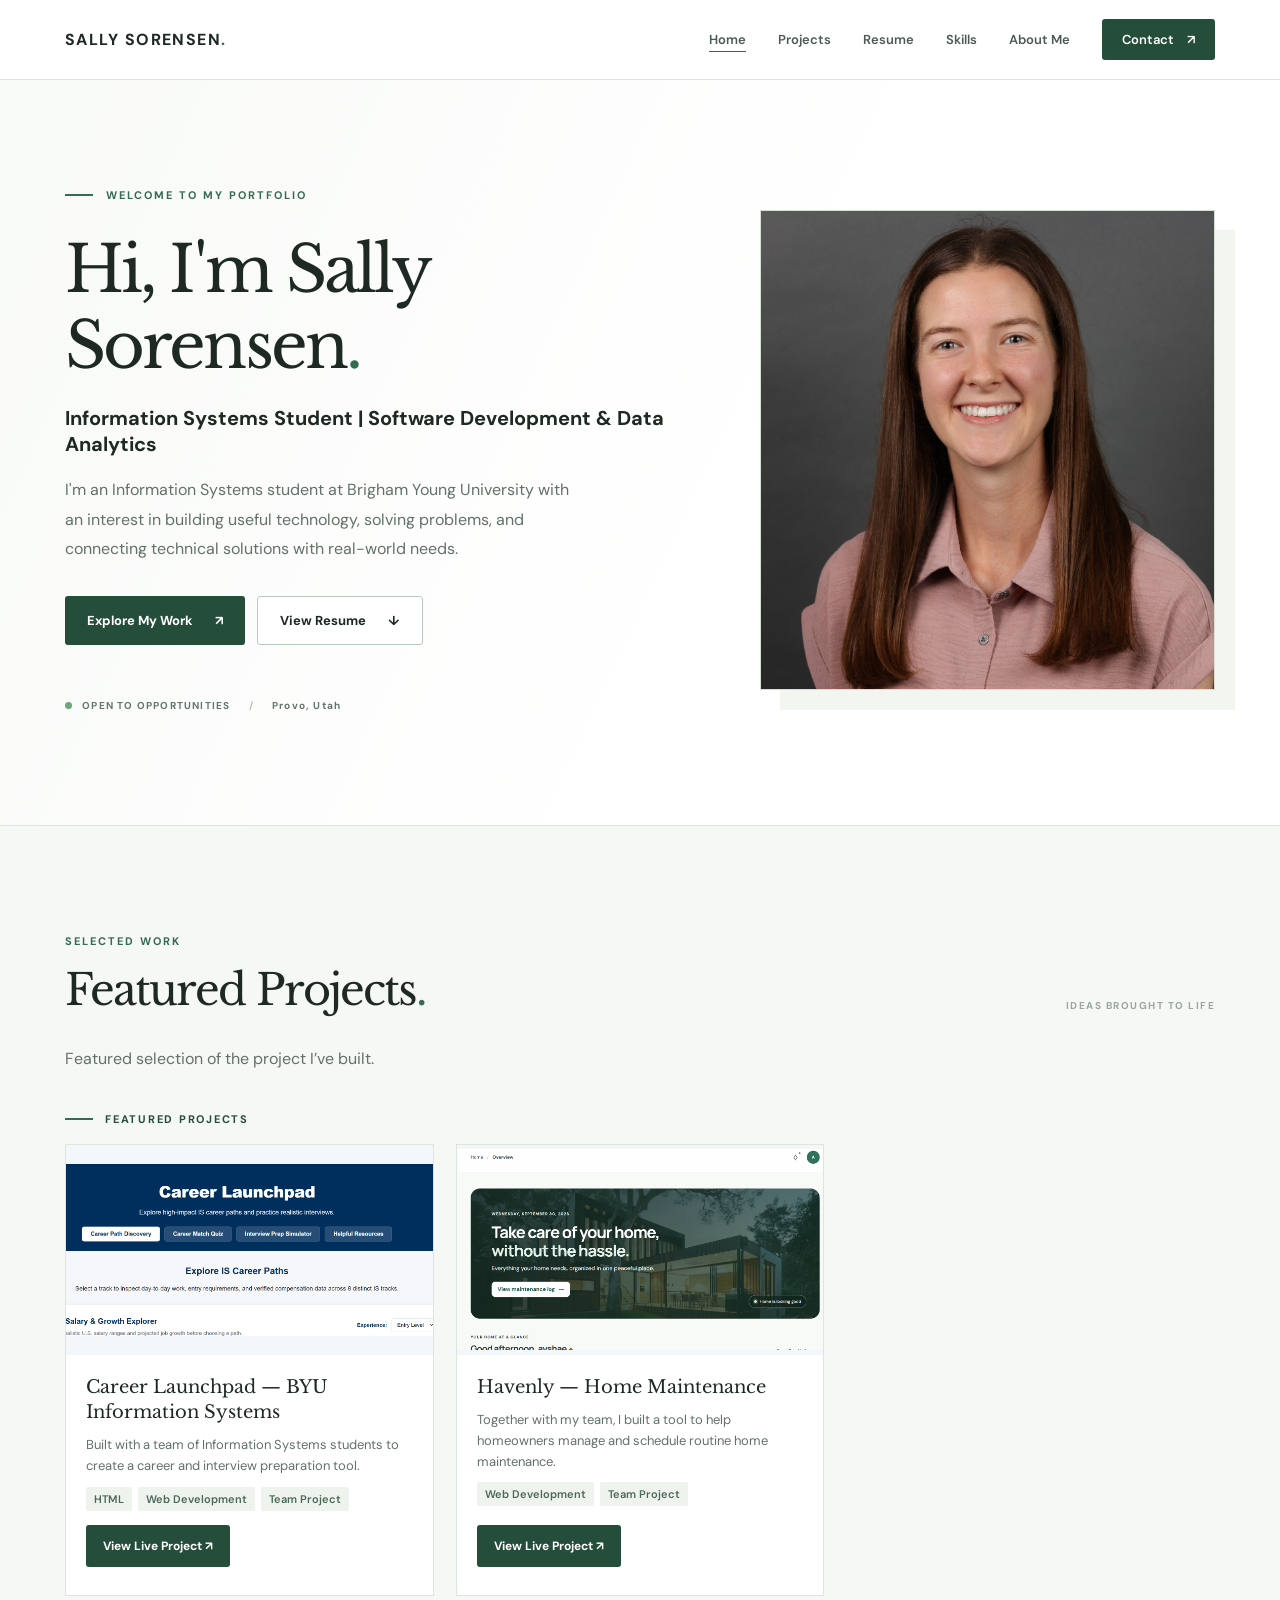
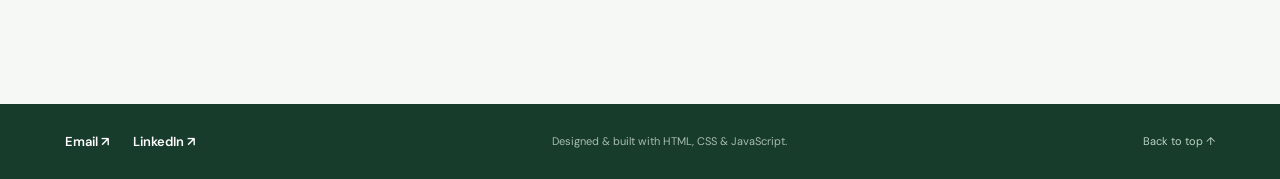
==== index.html @ e24bbb20 "files uploaded" ====
<!DOCTYPE html>
<html lang="en">
<head>
  <meta charset="UTF-8">
  <meta name="viewport" content="width=device-width, initial-scale=1">
  <meta name="description" content="Sally Sorensen — BYU Information Systems student. Explore my experience, skills, and software projects.">
  <title>Sally Sorensen | Portfolio</title>
  <link rel="stylesheet" href="styles.css">
  <script src="data.js" defer></script>
  <script src="app.js" defer></script>
</head>
<body data-page-title="Portfolio">
  <a class="skip-link" href="#main">Skip to content</a>
  <header class="site-header">
    <div class="container nav-wrap">
      <span class="brand" id="nav-name">YOUR NAME<span class="brand-dot">.</span></span>
      <button class="menu-toggle" id="menu-toggle" type="button" aria-expanded="false" aria-controls="site-nav" aria-label="Toggle navigation">
        <span></span><span></span><span></span>
      </button>
      <nav class="site-nav" id="site-nav" aria-label="Main navigation"><a href="index.html" aria-current="page">Home</a>
<a href="projects.html">Projects</a>
<a href="resume.html">Resume</a>
<a href="skills.html">Skills</a>
<a href="about.html">About Me</a>
<a href="contact.html" class="nav-contact">Contact <span aria-hidden="true">↗</span></a></nav>
    </div>
  </header>

  <main id="main">
    <section class="hero" id="home">
      <div class="container hero-grid">
        <div class="hero-copy">
          <p class="eyebrow"><span class="eyebrow-line"></span> WELCOME TO MY PORTFOLIO</p>
          <h1>Hi, I'm <span id="hero-name">Your Name</span><span class="hero-period">.</span></h1>
          <p class="hero-title" id="hero-title">Your Professional Headline</p>
          <p class="hero-description" id="hero-intro">A short introduction about your background, interests, and what you hope to build.</p>
          <div class="hero-actions">
            <a class="btn btn-primary" href="#projects">Explore My Work <span aria-hidden="true">↗</span></a>
            <a class="btn btn-outline" href="resume.html">View Resume <span aria-hidden="true">↓</span></a>
          </div>
          <div class="hero-footnote"><span class="status-dot"></span> OPEN TO OPPORTUNITIES <span class="footnote-divider">/</span> <span id="hero-location">Your Location</span></div>
        </div>
        <div class="hero-aside"><div class="hero-frame"><img class="hero-photo" src="assets/images/sally-sorensen.jpg" alt="Sally Sorensen" width="600" height="700"></div></div>
      </div>
    </section>

    

    

    

    

    

    
  <section class="section section-tint" id="projects">
      <div class="container">
        <div class="section-heading"><div><p class="section-kicker">SELECTED WORK</p><h2>Featured Projects<span class="accent">.</span></h2></div><p class="section-aside">IDEAS BROUGHT TO LIFE</p></div>
        <p class="section-intro">Featured selection of the project I’ve built.</p>
        <div class="project-label"><span class="label-dash"></span> FEATURED PROJECTS</div>
        <div class="projects-grid" id="featured-projects"></div>
        <div id="other-projects-section" hidden><div class="project-label other-project-label"><span class="label-dash"></span> MORE PROJECTS</div><div class="projects-grid" id="other-projects"></div></div>
      </div>
    </section>
</main>

  <footer class="site-footer"><div class="container footer-inner"><div class="footer-links"><a href="mailto:ssally5@byu.edu">Email ↗</a><a href="https://www.linkedin.com/in/ssally5" target="_blank" rel="noopener noreferrer">LinkedIn ↗</a></div><p>Designed & built with HTML, CSS & JavaScript.</p><a aria-current="page" href="index.html" class="back-to-top">Back to top ↑</a></div></footer>
</body>
</html>
---- styles.css ----
@import url('https://fonts.googleapis.com/css2?family=DM+Sans:wght@400;500;600;700&family=Libre+Baskerville:ital,wght@0,400;0,700;1,400&display=swap');
:root{--green:#356b50;--green-deep:#244d3a;--green-light:#eaf1eb;--ink:#1e2924;--muted:#637169;--line:#dce5de;--paper:#fff;--tint:#f6f8f5;--font:'DM Sans',Arial,sans-serif;--serif:'Libre Baskerville',Georgia,serif}
*{box-sizing:border-box}html{scroll-behavior:smooth;scroll-padding-top:92px}body{margin:0;font-family:var(--font);color:var(--ink);background:var(--paper);-webkit-font-smoothing:antialiased}a{color:inherit;text-decoration:none}button{font:inherit}img{max-width:100%}.container{width:min(1150px,calc(100% - 64px));margin-inline:auto}.skip-link{position:absolute;left:10px;top:-60px;background:white;padding:12px;z-index:20}.skip-link:focus{top:10px}.site-header{position:sticky;top:0;z-index:10;background:rgba(255,255,255,.97);border-bottom:1px solid var(--line);backdrop-filter:blur(12px)}.nav-wrap{min-height:79px;display:flex;align-items:center;justify-content:space-between;gap:24px}.brand,.footer-brand{font-size:16px;font-weight:700;letter-spacing:.09em}.brand-dot,.footer-brand span{color:var(--green)}.site-nav{display:flex;align-items:center;gap:32px}.site-nav a{font-size:13px;font-weight:600;color:#4c5a52;transition:color .2s}.site-nav a:hover{color:var(--green)}.site-nav .nav-contact{background:var(--green-deep);color:white;padding:12px 20px;border-radius:3px}.site-nav .nav-contact:hover{color:white;background:var(--green)}.nav-contact span{margin-left:10px}.menu-toggle{display:none}.hero{background:linear-gradient(115deg,#f8faf7 0%,#fff 60%);border-bottom:1px solid var(--line)}.hero-grid{min-height:625px;display:grid;grid-template-columns:1.15fr .85fr;align-items:center;gap:80px;padding-top:75px;padding-bottom:80px}.eyebrow,.section-kicker,.card-overline,.contact-kicker{font-size:11px;letter-spacing:.18em;font-weight:700;color:var(--green)}.eyebrow{display:flex;align-items:center;gap:13px;margin-bottom:30px}.eyebrow-line,.label-dash{display:inline-block;width:28px;height:2px;background:var(--green)}h1,h2,h3,h4,p{margin-top:0}.hero h1{font-family:var(--serif);font-weight:400;font-size:clamp(42px,5vw,69px);line-height:1.18;letter-spacing:-.045em;margin-bottom:22px}.hero-period,.accent{color:var(--green)}.hero-title{font-size:20px;font-weight:700;margin-bottom:18px}.hero-description{max-width:510px;color:var(--muted);font-size:16px;line-height:1.85;margin-bottom:32px}.hero-actions{display:flex;gap:12px;flex-wrap:wrap}.btn{display:inline-flex;justify-content:center;align-items:center;gap:22px;padding:15px 22px;font-size:13px;font-weight:700;border-radius:3px;transition:transform .2s,background .2s}.btn:hover{transform:translateY(-2px)}.btn-primary{background:var(--green-deep);color:white}.btn-primary:hover{background:var(--green)}.btn-outline{border:1px solid #b9c9bd;background:white}.hero-footnote{margin-top:54px;font-size:10px;letter-spacing:.12em;font-weight:700;color:#64756b}.status-dot{display:inline-block;width:7px;height:7px;background:#6ba67c;border-radius:50%;margin-right:7px}.footnote-divider{padding:0 15px;color:#b4c3b9}.hero-aside{position:relative}.hero-frame{height:400px;background:#e7eee7;border:1px solid #d4e0d6;display:flex;align-items:center;justify-content:center;position:relative;box-shadow:20px 20px 0 #f2f5f0}.hero-frame:before{content:"";position:absolute;inset:22px;border:1px solid #cad9ce}.hero-frame-number,.hero-frame-caption{position:absolute;font-size:10px;font-weight:700;letter-spacing:.17em;color:#718d78;left:42px}.hero-frame-number{top:42px}.hero-frame-caption{bottom:42px}.hero-monogram{font-family:var(--serif);font-size:120px;letter-spacing:-.1em;color:#95b39e;font-weight:400}.hero-side-label{position:absolute;right:-30px;bottom:80px;writing-mode:vertical-rl;font-size:10px;letter-spacing:.18em;color:#7d9382}.section{padding:108px 0}.section-tint{background:var(--tint)}.section-heading{display:flex;justify-content:space-between;align-items:end;gap:24px;margin-bottom:46px}.section-kicker{margin-bottom:15px}.section-heading h2{font-family:var(--serif);font-size:clamp(30px,3.4vw,43px);font-weight:400;letter-spacing:-.045em;margin-bottom:0}.section-aside{font-size:10px;letter-spacing:.15em;color:#9aa69e;font-weight:700;margin-bottom:5px}.section-intro{max-width:650px;color:var(--muted);line-height:1.8;margin-top:-18px;margin-bottom:38px}.about-grid{display:grid;grid-template-columns:370px 1fr;gap:90px;align-items:center}.portrait-placeholder{min-height:420px;background:#edf2ed;border:1px solid #dce7dd;display:flex;flex-direction:column;align-items:center;justify-content:center;gap:20px;color:#8ca293;font-size:10px;font-weight:700;letter-spacing:.2em}.portrait-circle{width:155px;height:155px;border-radius:50%;background:#dce8de;display:grid;place-items:center}.portrait-circle svg{width:90px;fill:none;stroke:#93ad9a;stroke-width:3;stroke-linecap:round}.about-copy h3{font-family:var(--serif);font-weight:400;font-size:29px;line-height:1.5;letter-spacing:-.035em;margin-bottom:24px}.about-copy p{color:var(--muted);font-size:15px;line-height:1.95}.text-link{display:inline-block;margin-top:12px;padding-bottom:7px;border-bottom:1px solid var(--green);font-size:13px;font-weight:700;color:var(--green-deep)}.text-link span{margin-left:18px}.skills-grid{display:grid;grid-template-columns:repeat(4,1fr);gap:18px}.skill-card{background:white;border:1px solid var(--line);padding:29px 24px;min-height:245px}.skill-number{font-family:var(--serif);color:#a4b9aa;font-size:24px;margin-bottom:30px}.skill-card h3{font-size:15px;margin-bottom:21px}.tag-row{display:flex;gap:8px;flex-wrap:wrap}.tag{background:#eef3ee;color:#4b6854;font-size:11px;padding:8px 10px;border-radius:2px;font-weight:600}.resume-grid{display:grid;grid-template-columns:1fr 1fr;gap:90px}.subsection-title{display:flex;align-items:center;gap:13px;padding-bottom:20px;border-bottom:1px solid var(--line);margin-bottom:28px}.subsection-title h3{font-size:18px;margin:0}.mini-icon{color:var(--green);font-size:23px}.timeline-entry{position:relative;padding:0 0 22px 24px;margin-left:4px;border-left:1px solid #d1ded4}.timeline-entry:before{content:"";position:absolute;left:-5px;top:4px;width:9px;height:9px;background:var(--green);border-radius:50%}.timeline-period{font-size:11px;font-weight:700;letter-spacing:.08em;color:var(--green);margin-bottom:10px}.timeline-entry h4{font-size:17px;margin-bottom:7px}.timeline-org{font-size:13px;color:#65756b;font-weight:600;margin-bottom:14px}.timeline-description{font-size:13px;color:var(--muted);line-height:1.8}.resume-banner{margin-top:52px;padding:28px 34px;background:var(--green-deep);color:white;display:flex;align-items:center;justify-content:space-between;gap:25px}.resume-banner h3{font-family:var(--serif);font-size:21px;font-weight:400;margin-bottom:8px}.resume-banner p{color:#c9ddd0;font-size:13px;margin:0}.btn-light{background:white;color:var(--green-deep);white-space:nowrap}.btn-light[aria-disabled=true]{opacity:.8;cursor:default}.project-label{display:flex;align-items:center;gap:12px;font-size:11px;font-weight:700;letter-spacing:.16em;color:var(--green-deep);margin-bottom:18px}.other-project-label{margin-top:50px}.projects-grid{display:grid;grid-template-columns:repeat(3,minmax(0,1fr));gap:22px}.project-card{background:white;border:1px solid var(--line);overflow:hidden}.project-visual{height:210px;position:relative;background:linear-gradient(135deg,#dce9dd,#eff4ec);display:flex;align-items:center;justify-content:center;flex-direction:column;gap:9px}.project-placeholder-symbol{font-family:var(--serif);font-size:70px;color:#9bb8a2;line-height:1}.project-placeholder-text{font-size:9px;font-weight:700;letter-spacing:.18em;color:#7e9c86}.project-index{position:absolute;right:17px;top:16px;font-size:11px;font-weight:700;color:#6b8c73}.project-image{width:100%;height:100%;object-fit:cover}.project-body{padding:27px}.project-body h3{font-family:var(--serif);font-size:20px;font-weight:400;margin-bottom:14px}.project-description{color:var(--muted);font-size:13px;line-height:1.8;min-height:72px}.project-body .tag-row{margin:20px 0 24px}.project-link{font-size:12px;font-weight:700;color:var(--green-deep)}.project-link-disabled{color:#87968b}.growth-grid{display:grid;grid-template-columns:1fr 1fr;gap:24px}.growth-card{border:1px solid var(--line);padding:34px;min-height:315px}.growth-icon{font-family:var(--serif);font-size:36px;color:var(--green);margin-bottom:30px}.card-overline{margin-bottom:13px}.growth-card h3{font-family:var(--serif);font-weight:400;font-size:24px;margin-bottom:17px}.growth-card>p:not(.card-overline){color:var(--muted);font-size:14px;line-height:1.8}.achievement-item{font-size:12px;color:var(--green-deep);font-weight:600;margin-top:14px}.contact-section{background:var(--green-deep);color:white;padding:100px 0}.contact-grid{display:grid;grid-template-columns:1fr 1fr;gap:90px;align-items:center}.contact-kicker{color:#a5c6ac;margin-bottom:25px}.contact-section h2{font-family:var(--serif);font-weight:400;line-height:1.35;font-size:clamp(36px,4.4vw,55px);letter-spacing:-.05em;margin-bottom:22px}.contact-section h2 em{color:#b4d0b9}.contact-section p:not(.contact-kicker){max-width:360px;font-size:14px;line-height:1.85;color:#c6d8cb}.contact-link{display:flex;justify-content:space-between;align-items:center;gap:15px;padding:19px 0;border-bottom:1px solid #5c7865}.contact-link-label{display:block;font-size:10px;letter-spacing:.15em;color:#a6c3ad;font-weight:700;margin-bottom:9px;text-transform:uppercase}.contact-link strong{font-size:15px;font-weight:500;overflow-wrap:anywhere}.contact-link-arrow{font-size:23px;color:#b7d4bf}.contact-link-placeholder strong{color:#a8c2af}.site-footer{background:#183c2b;color:white}.footer-inner{display:flex;justify-content:space-between;align-items:center;gap:15px;padding:29px 0}.footer-inner p{font-size:11px;color:#a8bdb0;margin:0}.footer-brand span{color:#b0d3b7}.back-to-top{font-size:11px;color:#bcd3c2}[hidden]{display:none!important}
@media(max-width:900px){.hero-grid{gap:45px}.hero-frame{height:320px}.hero-monogram{font-size:90px}.about-grid{grid-template-columns:300px 1fr;gap:45px}.skills-grid{grid-template-columns:repeat(2,1fr)}.projects-grid{grid-template-columns:repeat(2,1fr)}.resume-grid,.contact-grid{gap:45px}}
@media(max-width:650px){.container{width:min(100% - 36px,1150px)}.nav-wrap{min-height:68px}.menu-toggle{display:flex;width:40px;height:40px;flex-direction:column;align-items:center;justify-content:center;gap:5px;border:1px solid var(--line);background:white;cursor:pointer}.menu-toggle span{width:18px;height:2px;background:var(--green-deep)}.site-nav{display:none;position:absolute;left:0;right:0;top:68px;background:white;padding:20px 18px 25px;box-shadow:0 12px 22px #183c2b18;flex-direction:column;align-items:stretch;gap:22px}.site-nav.is-open{display:flex}.site-nav .nav-contact{text-align:center}.hero-grid{grid-template-columns:1fr;padding-top:76px;padding-bottom:80px;gap:48px;min-height:auto}.hero-aside{display:none}.hero h1{font-size:clamp(42px,10vw,58px)}.hero-title{font-size:17px}.hero-footnote{margin-top:40px}.section{padding:75px 0}.section-heading{align-items:start;margin-bottom:35px}.section-aside{display:none}.section-heading h2{font-size:32px}.about-grid,.resume-grid,.growth-grid,.contact-grid{grid-template-columns:1fr;gap:36px}.portrait-placeholder{min-height:320px}.skills-grid,.projects-grid{grid-template-columns:1fr}.skill-card{min-height:190px}.skill-number{margin-bottom:20px}.resume-banner{flex-direction:column;align-items:start}.contact-section{padding:75px 0}.footer-inner{flex-wrap:wrap}.footer-inner p{order:3;width:100%}.hero-actions .btn{flex:1;gap:8px;font-size:12px;padding:14px 12px}}
@media(prefers-reduced-motion:reduce){html{scroll-behavior:auto}*,*:before,*:after{transition:none!important}}

/* Personal photo and live project button */
.portrait-photo{width:100%;height:420px;overflow:hidden;background:#edf2ed;border:1px solid var(--line)}
.portrait-photo img{width:100%;height:100%;object-fit:cover;object-position:center 24%;display:block}
.project-demo-link{display:inline-flex;background:var(--green-deep);color:white;padding:12px 17px;border-radius:3px;margin-right:15px;margin-bottom:8px}
.project-demo-link:hover{background:var(--green)}
@media(max-width:650px){.portrait-photo{height:360px}}

/* Multiple-page layout and introductory portrait */
.hero-frame{height:480px;overflow:hidden}.hero-frame:before{display:none}.hero-photo{display:block;width:100%;height:100%;object-fit:cover;object-position:center 24%}.hero-grid{min-height:calc(100vh - 155px)}.about-copy-layout{max-width:780px}.site-nav a[aria-current="page"]{text-decoration:underline;text-underline-offset:7px}.contact-section{min-height:calc(100vh - 155px)}
@media(max-width:900px){.hero-frame{height:390px}.site-nav{gap:22px}}
@media(max-width:650px){.hero-aside{display:block;max-width:400px;width:100%;margin-inline:auto}.hero-frame{height:420px;box-shadow:12px 12px 0 #f2f5f0}.hero-grid{padding-top:50px;gap:40px}.hero-footnote{line-height:1.8}.hero-photo{object-position:center 24%}}

.footer-links{display:flex;gap:24px;align-items:center;font-size:13px;font-weight:600}.footer-links a:hover{text-decoration:underline;text-underline-offset:4px}
@media(min-width:651px) and (max-width:900px){.site-nav{gap:16px}.site-nav .nav-contact{padding:12px 14px}.nav-wrap{gap:18px}}

.project-visual .project-image{width:100%;height:100%;object-fit:contain;background:#f4f7fa}.project-actions{display:flex;align-items:center;gap:20px;flex-wrap:wrap}.project-more{background:none;border:0;padding:0;cursor:pointer;font:inherit;font-size:12px;font-weight:700;color:var(--green-deep)}.project-more:hover,.project-link:hover{text-decoration:underline;text-underline-offset:4px}.project-dialog{width:min(650px,calc(100% - 36px));max-height:85vh;overflow:auto;border:1px solid var(--line);border-radius:8px;padding:40px;color:var(--ink);background:white;box-shadow:0 24px 80px #183c2b40}.project-dialog::backdrop{background:#10281dcc;backdrop-filter:blur(3px)}.dialog-close{display:block;margin:0 0 24px auto;background:transparent;border:1px solid var(--line);padding:8px 12px;border-radius:3px;cursor:pointer;color:var(--green-deep)}.project-dialog h2{font-family:var(--serif);font-size:32px;font-weight:400}.dialog-intro,.dialog-features{font-size:15px;line-height:1.8;color:var(--muted)}.dialog-features{padding-left:22px}.dialog-features li{margin-bottom:12px}.project-dialog .tag-row{margin:24px 0}.dialog-open{overflow:hidden}@media(max-width:650px){.project-dialog{padding:24px}.project-dialog h2{font-size:27px}}

.resume-grid{grid-template-columns:1fr;gap:60px}.resume-cards{display:grid;grid-template-columns:repeat(3,minmax(0,1fr));gap:24px}.resume-card{border:1px solid var(--line);background:white;display:flex;flex-direction:column}.resume-thumbnail{height:165px;background:linear-gradient(135deg,#e7eee7,#f5f8f3);display:flex;flex-direction:column;align-items:center;justify-content:center;gap:15px;color:var(--green-deep)}.resume-initials{font-family:var(--serif);font-size:48px}.resume-thumb-label{font-size:10px;letter-spacing:.18em;font-weight:700}.resume-card-body{padding:26px;display:flex;flex-direction:column;flex:1}.resume-card h4{font-size:17px;line-height:1.5;margin-bottom:12px}.resume-card .timeline-description{margin-bottom:24px}.resume-card .project-more{align-self:flex-start;margin-top:auto}.resume-photo-placeholder{min-height:200px;border:1px dashed #9cb5a3;background:var(--tint);display:flex;align-items:center;justify-content:center;text-align:center;padding:24px;color:var(--muted);margin:26px 0}.detail-placeholder{color:var(--muted);line-height:1.8;font-style:italic}@media(max-width:900px){.resume-cards{grid-template-columns:repeat(2,minmax(0,1fr))}}@media(max-width:650px){.resume-cards{grid-template-columns:1fr}}

/* Keep card content and actions aligned across each grid row. */
.projects-grid,.resume-cards{align-items:stretch}.project-card{display:flex;flex-direction:column;height:100%}.project-visual{flex:none}.project-body{display:flex;flex-direction:column;flex:1}.project-body h3{min-height:3em;line-height:1.5}.project-description{min-height:5.4em}.project-body .tag-row{min-height:28px}.project-actions{margin-top:auto;padding-top:4px}.resume-card .timeline-period{min-height:2.8em;line-height:1.4}.resume-card h4{min-height:4.5em}.resume-card .timeline-org{min-height:3em;line-height:1.5}.resume-card .timeline-description{flex:1}.resume-card .project-more{padding-top:8px}@media(max-width:650px){.project-body h3,.project-description,.resume-card .timeline-period,.resume-card h4,.resume-card .timeline-org{min-height:0}}

/* Compact text-only resume cards; photos belong in the detail popup. */
.resume-card-body{padding:20px}.resume-card h4{font-size:15px;line-height:1.4;min-height:4.2em;margin-bottom:8px}.resume-card .timeline-period{font-size:10px;min-height:2.8em;margin-bottom:10px}.resume-card .timeline-org{font-size:12px;min-height:3em;margin-bottom:10px}.resume-card .timeline-description{font-size:12px;line-height:1.6;margin-bottom:14px}.resume-card .project-more{padding-top:4px}.resume-cards{gap:18px}@media(max-width:650px){.resume-card h4,.resume-card .timeline-period,.resume-card .timeline-org{min-height:0}}

/* Dense resume cards without reserved blank text rows. */
#resume{padding-top:40px}#resume .resume-banner{margin:0 0 36px;padding:22px 28px}#resume .section-heading{margin-bottom:28px}.resume-grid{gap:32px}.resume-cards{gap:14px}.resume-card-body{padding:16px;gap:6px}.resume-card .timeline-period,.resume-card h4,.resume-card .timeline-org,.resume-card .timeline-description{min-height:0;margin:0}.resume-card h4{font-size:14px;line-height:1.4}.resume-card .timeline-period{line-height:1.4}.resume-card .timeline-org{font-size:11px;line-height:1.4}.resume-card .timeline-description{font-size:12px;line-height:1.5;flex:initial}.resume-card .project-more{margin-top:auto;padding-top:8px}.subsection-title{margin-bottom:16px}#resume .resume-banner h3{margin-bottom:6px}@media(max-width:650px){#resume .resume-banner{padding:20px}}

.skill-filters{display:flex;flex-wrap:wrap;gap:10px;margin-bottom:20px}.skill-filter{border:1px solid #b9c9bd;background:white;color:var(--green-deep);padding:10px 16px;border-radius:30px;cursor:pointer;font-size:13px}.skill-filter[aria-pressed="true"]{background:var(--green-deep);color:white;border-color:var(--green-deep)}.skill-filter:focus-visible{outline:3px solid #85ac92;outline-offset:3px}.skill-count{font-size:12px;color:var(--muted);margin-bottom:18px}.skill-collection{display:flex;flex-wrap:wrap;gap:12px;background:white;border:1px solid var(--line);padding:28px;min-height:150px;align-content:flex-start}.skill-item{border:1px solid var(--line);padding:12px 18px;border-radius:4px;font-size:14px;color:var(--green-deep);background:var(--tint)}.credential-list{display:grid;grid-template-columns:repeat(2,minmax(0,1fr));gap:16px}.credential-list .achievement-item{border:1px solid var(--line);padding:22px;margin:0;font-size:14px;line-height:1.6}.interest-grid{display:grid;grid-template-columns:repeat(2,minmax(0,1fr));gap:24px}.interest-card{background:white;border:1px solid var(--line);padding:28px}.interest-card h3{font-family:var(--serif);font-size:26px;font-weight:400;margin-bottom:16px}.interest-card p{font-size:14px;line-height:1.8;color:var(--muted);margin:0}.kan-card{max-width:650px;min-height:0}.kan-link-placeholder{margin-top:20px!important;font-size:12px!important}@media(max-width:650px){.interest-grid,.credential-list{grid-template-columns:1fr}.skill-collection{padding:20px}}

/* Tighter spacing on Skills and Certificates & Awards. */
#skills,#credentials{padding:52px 0}#skills .section-heading,#credentials .section-heading{margin-bottom:24px}#skills .section-intro,#credentials .section-intro{margin-bottom:20px}.skill-collection{min-height:0;padding:20px;gap:10px}.skill-item{padding:9px 14px}.skill-filters{margin-bottom:14px}.skill-count{margin-bottom:14px}.credential-list{gap:12px}.credential-list .achievement-item{padding:16px;font-size:13px;line-height:1.5}@media(max-width:650px){#skills,#credentials{padding:38px 0}.skill-collection{padding:16px}}

/* Bring the introduction and interests closer together. */
#about{padding-bottom:28px}#interests{padding-top:32px}@media(max-width:650px){#about{padding-bottom:20px}#interests{padding-top:24px}}

/* Compact project cards while retaining equal-height rows. */
.project-body{padding:20px;gap:10px}.project-body h3{min-height:0;line-height:1.4;margin:0;font-size:18px}.project-description{min-height:0;margin:0;font-size:13px;line-height:1.6}.project-body .tag-row{min-height:0;margin:0;gap:6px}.project-body .tag{padding:5px 8px}.project-actions{padding-top:4px;margin-top:auto}.project-body .project-link{line-height:1.5}@media(max-width:650px){.project-body{padding:18px}}

/* Full resume content displayed directly in each card. */
.resume-cards{grid-template-columns:repeat(2,minmax(0,1fr))}.resume-card-body{padding:22px;gap:8px}.resume-bullets{padding-left:18px;margin:4px 0 0;font-size:13px;line-height:1.65;color:var(--muted)}.resume-bullets li+li{margin-top:8px}.resume-card h4{font-size:17px}.resume-card .timeline-org{font-size:12px}@media(max-width:650px){.resume-cards{grid-template-columns:1fr}.resume-card-body{padding:20px}}

/* Introduction gallery retains the full photo at every aspect ratio. */
.about-copy-layout{max-width:none;display:grid;grid-template-columns:1.1fr 1fr;gap:44px;align-items:center}.about-carousel{min-width:0;border:1px solid var(--line);background:var(--tint)}.about-photo-stage{height:360px;display:flex;align-items:center;justify-content:center;background:#edf2ed}.about-photo-stage img{width:100%;height:100%;object-fit:contain;display:block}.photo-controls{display:flex;align-items:center;justify-content:center;gap:18px;padding:12px}.photo-controls button{border:1px solid #b9c9bd;background:white;border-radius:3px;color:var(--green-deep);padding:8px 12px;cursor:pointer}.photo-controls button:focus-visible{outline:3px solid #85ac92;outline-offset:2px}#photo-counter{font-size:12px;color:var(--muted);min-width:36px;text-align:center}@media(max-width:750px){.about-copy-layout{grid-template-columns:1fr;gap:26px}.about-photo-stage{height:340px}}
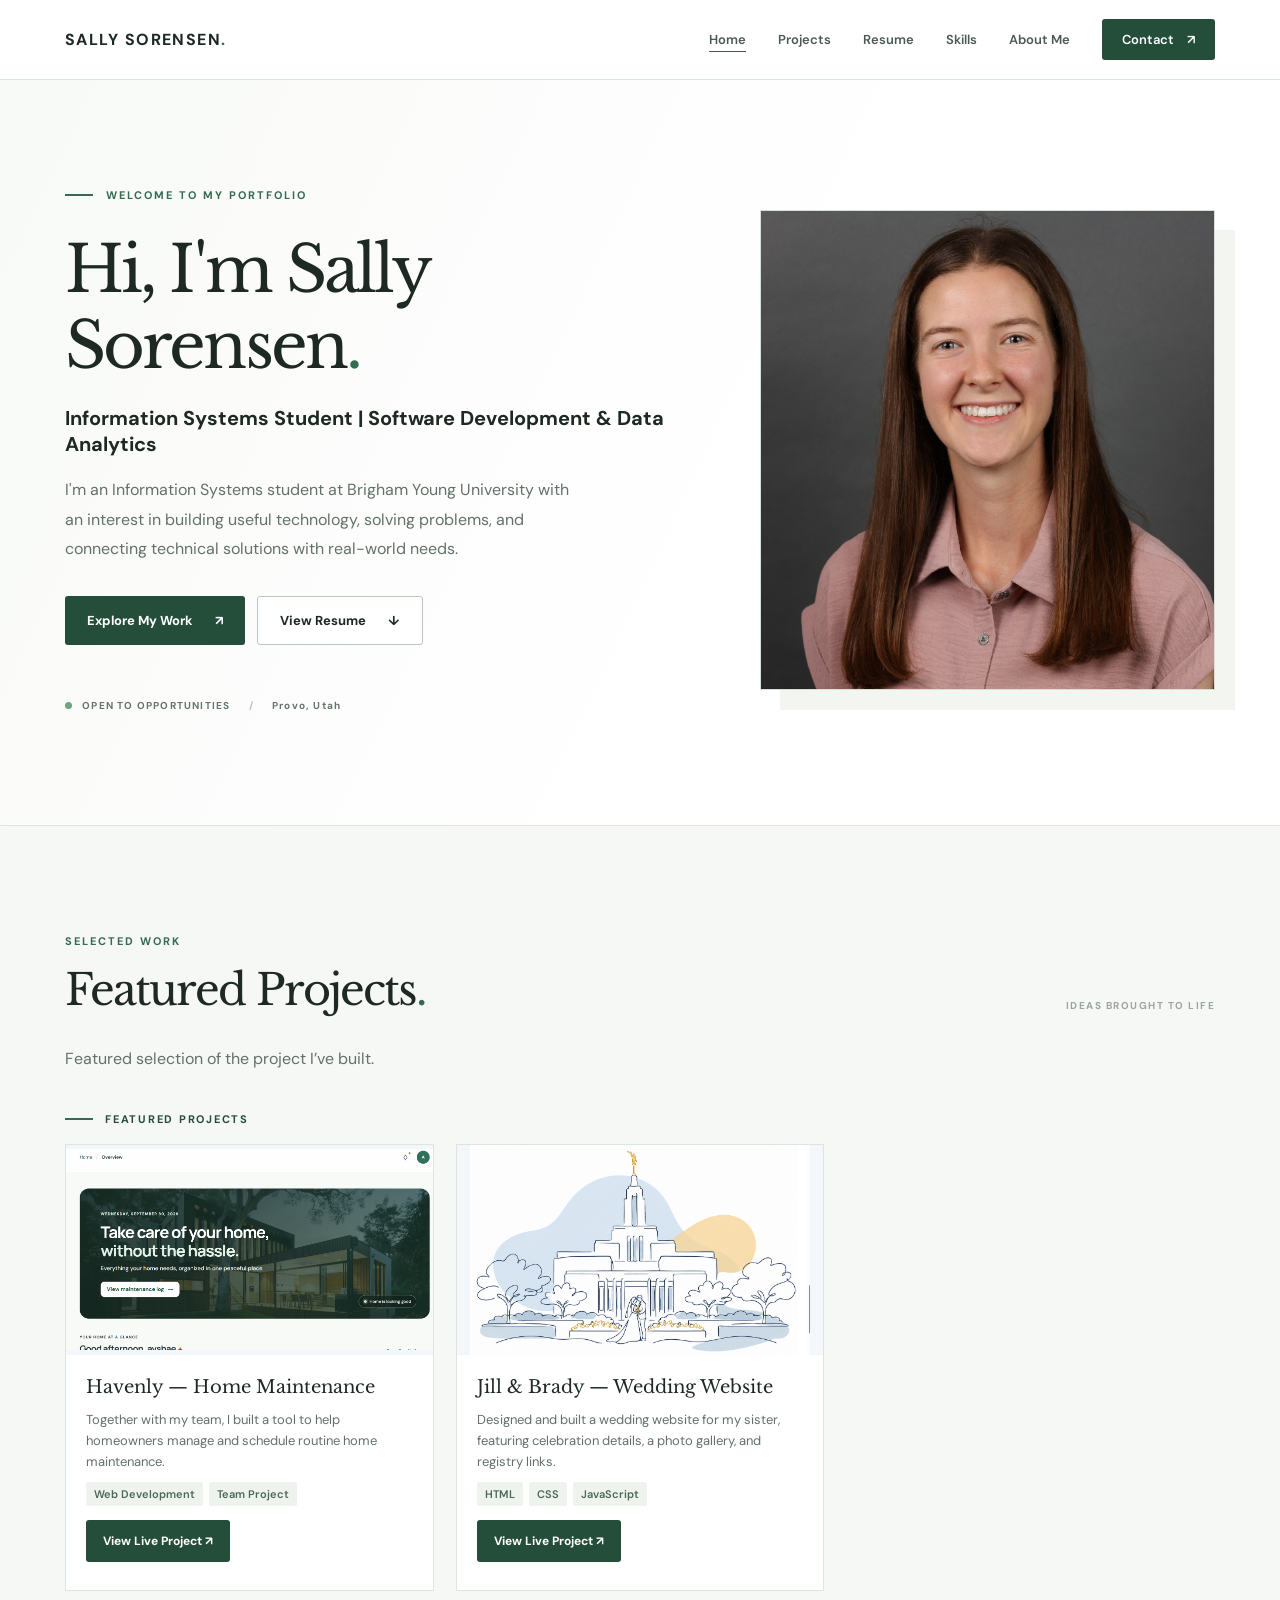
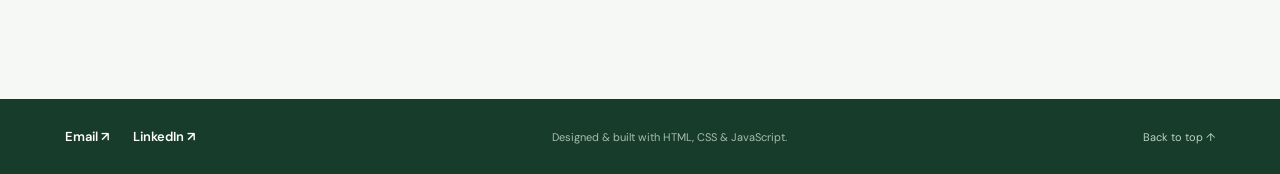
==== commit 1b8cc3d9: "Modify app.js script tag with comment Updated script tag for app.js to include a comment." ====
--- a/index.html
+++ b/index.html
@@ -7,7 +7,9 @@
   <title>Sally Sorensen | Portfolio</title>
   <link rel="stylesheet" href="styles.css">
   <script src="data.js" defer></script>
-  <script src="app.js" defer></script>
+  <script src="app.js" defer> 
+  //lets try this and see if it works
+  </script>
 </head>
 <body data-page-title="Portfolio">
   <a class="skip-link" href="#main">Skip to content</a>
